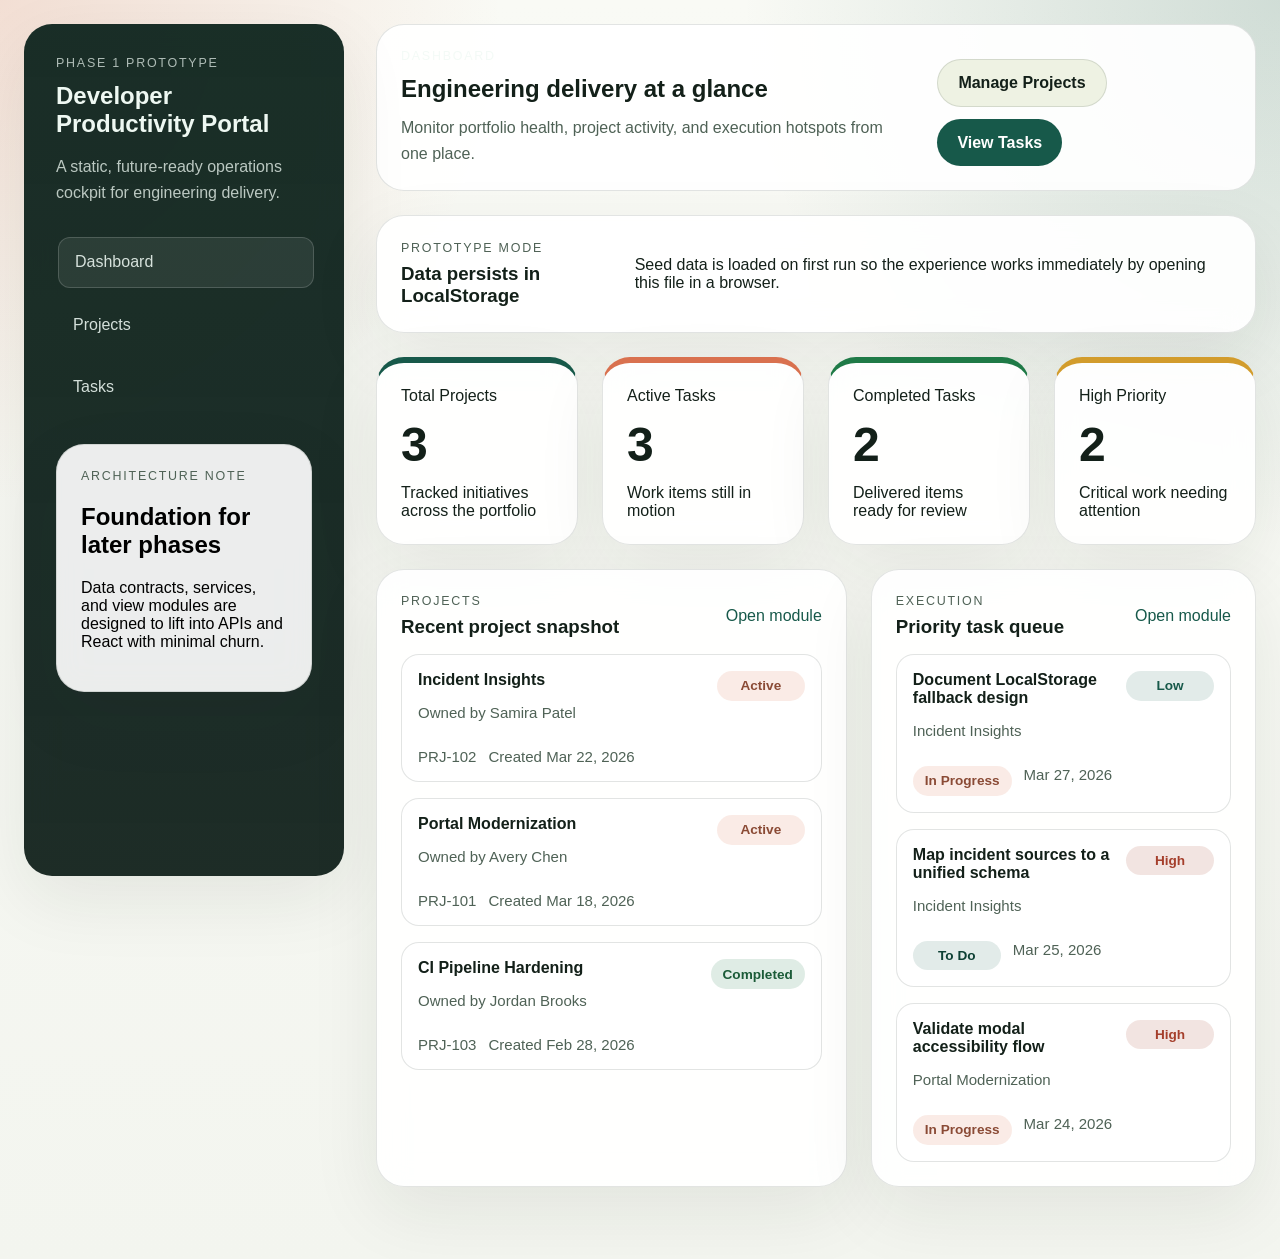
==== index.html @ b756b0fd "feat: scaffold developer productivity portal phase 1" ====
<!DOCTYPE html>
<html lang="en">
<head>
  <meta charset="UTF-8">
  <meta name="viewport" content="width=device-width, initial-scale=1.0">
  <meta name="description" content="Developer Productivity Portal dashboard for projects and tasks.">
  <title>Developer Productivity Portal | Dashboard</title>
  <link rel="stylesheet" href="./css/styles.css">
  <link rel="stylesheet" href="./css/responsive.css">
</head>
<body data-page="dashboard">
  <a class="skip-link" href="#main-content">Skip to main content</a>
  <div class="app-shell">
    <aside class="sidebar" aria-label="Primary">
      <div class="brand-block">
        <p class="eyebrow">Phase 1 Prototype</p>
        <h1>Developer Productivity Portal</h1>
        <p class="brand-copy">A static, future-ready operations cockpit for engineering delivery.</p>
      </div>
      <nav class="nav-links" aria-label="Primary navigation">
        <a href="./index.html" data-route="dashboard">Dashboard</a>
        <a href="./projects.html" data-route="projects">Projects</a>
        <a href="./tasks.html" data-route="tasks">Tasks</a>
      </nav>
      <section class="panel surface panel-compact" aria-labelledby="phase-insight-title">
        <p class="panel-label">Architecture Note</p>
        <h2 id="phase-insight-title" style="color: black;">Foundation for later phases</h2>
        <p style="color: black;">Data contracts, services, and view modules are designed to lift into APIs and React with minimal churn.</p>
      </section>
    </aside>

    <main id="main-content" class="content">
      <header class="page-header">
        <div>
          <p class="eyebrow">Dashboard</p>
          <h2>Engineering delivery at a glance</h2>
          <p class="page-copy">Monitor portfolio health, project activity, and execution hotspots from one place.</p>
        </div>
        <div class="header-actions">
          <a class="button button-secondary" href="./projects.html">Manage Projects</a>
          <a class="button" href="./tasks.html">View Tasks</a>
        </div>
      </header>

      <section class="status-banner surface" aria-live="polite">
        <div>
          <p class="panel-label">Prototype Mode</p>
          <h3>Data persists in LocalStorage</h3>
        </div>
        <p>Seed data is loaded on first run so the experience works immediately by opening this file in a browser.</p>
      </section>

      <section class="metrics-grid" aria-label="Key productivity indicators">
        <article class="metric-card surface accent-projects">
          <p>Total Projects</p>
          <strong id="total-projects">0</strong>
          <span>Tracked initiatives across the portfolio</span>
        </article>
        <article class="metric-card surface accent-active">
          <p>Active Tasks</p>
          <strong id="active-tasks">0</strong>
          <span>Work items still in motion</span>
        </article>
        <article class="metric-card surface accent-complete">
          <p>Completed Tasks</p>
          <strong id="completed-tasks">0</strong>
          <span>Delivered items ready for review</span>
        </article>
        <article class="metric-card surface accent-priority">
          <p>High Priority</p>
          <strong id="high-priority-tasks">0</strong>
          <span>Critical work needing attention</span>
        </article>
      </section>

      <section class="dashboard-grid">
        <article class="surface panel" aria-labelledby="project-snapshot-title">
          <div class="section-heading">
            <div>
              <p class="panel-label">Projects</p>
              <h3 id="project-snapshot-title">Recent project snapshot</h3>
            </div>
            <a href="./projects.html">Open module</a>
          </div>
          <div id="dashboard-project-state" class="state-message" hidden></div>
          <div id="dashboard-projects" class="list-stack" aria-live="polite"></div>
        </article>

        <article class="surface panel" aria-labelledby="task-snapshot-title">
          <div class="section-heading">
            <div>
              <p class="panel-label">Execution</p>
              <h3 id="task-snapshot-title">Priority task queue</h3>
            </div>
            <a href="./tasks.html">Open module</a>
          </div>
          <div id="dashboard-task-state" class="state-message" hidden></div>
          <div id="dashboard-tasks" class="list-stack" aria-live="polite"></div>
        </article>
      </section>
    </main>
  </div>

  <script type="module" src="./js/app.js"></script>
</body>
</html>
---- css/styles.css ----
:root {
  --bg: #f3f5ef;
  --surface: rgba(255, 255, 255, 0.92);
  --surface-strong: #ffffff;
  --surface-muted: #eef2e3;
  --text: #132019;
  --text-soft: #4f6256;
  --border: rgba(19, 32, 25, 0.12);
  --accent: #17594a;
  --accent-strong: #0d4034;
  --accent-warm: #d9714f;
  --accent-gold: #d29c2c;
  --success: #1f7a47;
  --danger: #a53f2c;
  --shadow: 0 24px 70px rgba(20, 44, 30, 0.08);
  --radius-lg: 28px;
  --radius-md: 18px;
  --radius-sm: 12px;
  --space-1: 0.5rem;
  --space-2: 0.75rem;
  --space-3: 1rem;
  --space-4: 1.5rem;
  --space-5: 2rem;
  --space-6: 3rem;
  --transition: 180ms ease;
}

*,
*::before,
*::after {
  box-sizing: border-box;
}

html {
  scroll-behavior: smooth;
}

body {
  margin: 0;
  font-family: "Segoe UI Variable", "Aptos", "Trebuchet MS", sans-serif;
  color: var(--text);
  background:
    radial-gradient(circle at top left, rgba(217, 113, 79, 0.2), transparent 28%),
    radial-gradient(circle at top right, rgba(23, 89, 74, 0.18), transparent 30%),
    linear-gradient(180deg, #f9faf5 0%, var(--bg) 100%);
  min-height: 100vh;
}

img {
  max-width: 100%;
  display: block;
}

a {
  color: var(--accent);
  text-decoration: none;
}

a:hover,
a:focus-visible {
  color: var(--accent-strong);
}

button,
input,
select {
  font: inherit;
}

button {
  cursor: pointer;
}

.skip-link,
.sr-only {
  position: absolute;
  width: 1px;
  height: 1px;
  padding: 0;
  margin: -1px;
  overflow: hidden;
  clip: rect(0, 0, 0, 0);
  white-space: nowrap;
  border: 0;
}

.skip-link:focus {
  position: fixed;
  top: 1rem;
  left: 1rem;
  width: auto;
  height: auto;
  clip: auto;
  white-space: normal;
  background: var(--surface-strong);
  color: var(--text);
  padding: 0.75rem 1rem;
  border-radius: var(--radius-sm);
  z-index: 1000;
  box-shadow: var(--shadow);
}

.app-shell {
  display: grid;
  grid-template-columns: 320px minmax(0, 1fr);
  gap: var(--space-5);
  padding: var(--space-4);
}

.sidebar,
.surface {
  backdrop-filter: blur(14px);
  box-shadow: var(--shadow);
}

.sidebar {
  position: sticky;
  top: var(--space-4);
  align-self: start;
  padding: var(--space-5);
  border-radius: var(--radius-lg);
  background: linear-gradient(180deg, rgba(16, 38, 31, 0.96), rgba(12, 28, 23, 0.93));
  color: #eef8f2;
  min-height: calc(100vh - 2 * var(--space-4));
  display: flex;
  flex-direction: column;
  gap: var(--space-5);
}

.brand-block h1,
.page-header h2,
.section-heading h3,
.modal-header h3,
.status-banner h3 {
  margin: 0;
}

.eyebrow,
.panel-label {
  text-transform: uppercase;
  letter-spacing: 0.14em;
  font-size: 0.78rem;
}

.eyebrow {
  color: rgba(238, 248, 242, 0.7);
  margin: 0 0 var(--space-2);
}

.brand-copy {
  margin: var(--space-3) 0 0;
  color: rgba(238, 248, 242, 0.76);
  line-height: 1.6;
}

.nav-links {
  display: grid;
  gap: var(--space-2);
}

.nav-links a {
  color: rgba(238, 248, 242, 0.88);
  padding: 0.95rem 1rem;
  border-radius: var(--radius-sm);
  border: 1px solid transparent;
  transition: background var(--transition), border-color var(--transition), transform var(--transition);
}

.nav-links a:hover,
.nav-links a:focus-visible,
.nav-links a.is-active {
  background: rgba(255, 255, 255, 0.08);
  border-color: rgba(255, 255, 255, 0.16);
  transform: translateX(2px);
}

.content {
  display: grid;
  gap: var(--space-4);
  align-content: start;
  padding-bottom: var(--space-6);
}

.page-header,
.status-banner,
.panel,
.metric-card {
  border: 1px solid var(--border);
  border-radius: var(--radius-lg);
}

.page-header {
  display: flex;
  justify-content: space-between;
  gap: var(--space-4);
  align-items: end;
}

.page-copy {
  color: var(--text-soft);
  max-width: 60ch;
  margin: var(--space-2) 0 0;
  line-height: 1.6;
}

.header-actions {
  display: flex;
  flex-wrap: wrap;
  gap: var(--space-2);
}

.surface,
.page-header {
  background: var(--surface);
}

.page-header,
.panel,
.status-banner,
.metric-card {
  padding: var(--space-4);
}

.panel-compact {
  padding: var(--space-4);
}

.status-banner {
  display: flex;
  justify-content: space-between;
  gap: var(--space-3);
  align-items: center;
}

.metrics-grid,
.dashboard-grid {
  display: grid;
  gap: var(--space-4);
}

.metrics-grid {
  grid-template-columns: repeat(4, minmax(0, 1fr));
}

.dashboard-grid {
  grid-template-columns: 1.1fr 0.9fr;
}

.metric-card {
  display: grid;
  gap: var(--space-2);
}

.metric-card p,
.metric-card span {
  margin: 0;
}

.metric-card strong {
  font-size: clamp(2rem, 4vw, 3rem);
}

.accent-projects { border-top: 6px solid var(--accent); }
.accent-active { border-top: 6px solid var(--accent-warm); }
.accent-complete { border-top: 6px solid var(--success); }
.accent-priority { border-top: 6px solid var(--accent-gold); }

.section-heading {
  display: flex;
  justify-content: space-between;
  gap: var(--space-3);
  align-items: center;
  margin-bottom: var(--space-3);
}

.panel-label {
  color: var(--text-soft);
  margin: 0 0 var(--space-1);
}

.button,
.button-secondary,
.icon-button {
  border: 0;
  border-radius: 999px;
  transition: transform var(--transition), background var(--transition), opacity var(--transition);
}

.button,
.button-secondary {
  padding: 0.9rem 1.25rem;
  font-weight: 700;
}

.button {
  background: var(--accent);
  color: white;
}

.button:hover,
.button:focus-visible,
.button-secondary:hover,
.button-secondary:focus-visible,
.icon-button:hover,
.icon-button:focus-visible {
  transform: translateY(-1px);
}

.button:disabled,
.button-secondary:disabled,
.icon-button:disabled {
  opacity: 0.55;
  cursor: not-allowed;
  transform: none;
}

.button-secondary {
  background: var(--surface-muted);
  color: var(--text);
  border: 1px solid var(--border);
}

.icon-button {
  width: 2.5rem;
  height: 2.5rem;
  background: var(--surface-muted);
  color: var(--text);
  font-size: 1.5rem;
}

.list-stack {
  display: grid;
  gap: var(--space-3);
}

.list-card {
  display: grid;
  gap: var(--space-2);
  padding: var(--space-3);
  background: var(--surface-strong);
  border: 1px solid var(--border);
  border-radius: var(--radius-md);
}

.list-card header {
  display: flex;
  justify-content: space-between;
  gap: var(--space-2);
  align-items: start;
}

.meta-line {
  display: flex;
  flex-wrap: wrap;
  gap: var(--space-2);
  color: var(--text-soft);
  font-size: 0.94rem;
}

.state-message,
.form-banner {
  padding: 0.95rem 1rem;
  border-radius: var(--radius-sm);
  border: 1px dashed var(--border);
  background: rgba(238, 242, 227, 0.7);
  color: var(--text-soft);
}

.form-banner {
  border-style: solid;
  background: rgba(165, 63, 44, 0.08);
  border-color: rgba(165, 63, 44, 0.25);
  color: var(--danger);
}

.table-wrapper {
  overflow-x: auto;
}

.data-table {
  width: 100%;
  border-collapse: collapse;
  min-width: 760px;
}

.data-table th,
.data-table td {
  padding: 1rem 0.8rem;
  text-align: left;
  border-bottom: 1px solid var(--border);
  vertical-align: middle;
}

.data-table th {
  color: var(--text-soft);
  font-size: 0.88rem;
  text-transform: uppercase;
  letter-spacing: 0.08em;
}

.badge {
  display: inline-flex;
  align-items: center;
  justify-content: center;
  min-width: 88px;
  padding: 0.45rem 0.75rem;
  border-radius: 999px;
  font-size: 0.85rem;
  font-weight: 700;
}

.badge-status-active,
.badge-status-in-progress {
  background: rgba(217, 113, 79, 0.14);
  color: #8a4a35;
}

.badge-status-completed,
.badge-status-done {
  background: rgba(31, 122, 71, 0.14);
  color: #1b5b38;
}

.badge-status-to-do {
  background: rgba(23, 89, 74, 0.12);
  color: var(--accent-strong);
}

.badge-priority-high {
  background: rgba(165, 63, 44, 0.14);
  color: var(--danger);
}

.badge-priority-medium {
  background: rgba(210, 156, 44, 0.18);
  color: #8a6619;
}

.badge-priority-low {
  background: rgba(23, 89, 74, 0.12);
  color: var(--accent);
}

.row-actions {
  display: flex;
  gap: var(--space-2);
  flex-wrap: wrap;
}

.text-button {
  border: 0;
  background: transparent;
  color: var(--accent);
  font-weight: 700;
  padding: 0;
}

.text-button.delete {
  color: var(--danger);
}

.filters-grid {
  display: grid;
  gap: var(--space-3);
}

.filter-row {
  display: grid;
  gap: var(--space-3);
  grid-template-columns: repeat(4, minmax(0, 1fr));
}

.field {
  display: grid;
  gap: 0.5rem;
}

.field span {
  font-weight: 700;
}

.field input,
.field select {
  width: 100%;
  padding: 0.9rem 1rem;
  border-radius: var(--radius-sm);
  border: 1px solid var(--border);
  background: var(--surface-strong);
  color: var(--text);
}

.field input:focus,
.field select:focus,
.button:focus-visible,
.button-secondary:focus-visible,
.text-button:focus-visible,
.icon-button:focus-visible,
.nav-links a:focus-visible {
  outline: 3px solid rgba(23, 89, 74, 0.25);
  outline-offset: 2px;
}

.field-error {
  min-height: 1.25rem;
  color: var(--danger);
}

.modal {
  width: min(560px, calc(100vw - 2rem));
  border: 0;
  border-radius: var(--radius-lg);
  padding: 0;
  box-shadow: var(--shadow);
}

.modal::backdrop {
  background: rgba(7, 15, 11, 0.55);
  backdrop-filter: blur(4px);
}

.modal-shell {
  display: grid;
  gap: var(--space-3);
  padding: var(--space-4);
  background: #fcfcf9;
}

.modal-header,
.modal-actions {
  display: flex;
  justify-content: space-between;
  gap: var(--space-3);
  align-items: center;
}

.modal-actions {
  justify-content: end;
}
---- css/responsive.css ----
@media (max-width: 1180px) {
  .app-shell,
  .dashboard-grid,
  .metrics-grid,
  .filter-row {
    grid-template-columns: 1fr 1fr;
  }

  .sidebar {
    position: static;
    min-height: auto;
  }
}

@media (max-width: 860px) {
  .app-shell {
    grid-template-columns: 1fr;
  }

  .page-header,
  .status-banner,
  .section-heading,
  .modal-header,
  .modal-actions {
    align-items: start;
  }

  .page-header,
  .status-banner,
  .section-heading,
  .modal-header {
    flex-direction: column;
  }

  .metrics-grid,
  .dashboard-grid,
  .filter-row {
    grid-template-columns: 1fr;
  }
}

@media (max-width: 640px) {
  :root {
    --space-4: 1.1rem;
    --space-5: 1.4rem;
    --space-6: 2rem;
  }

  .app-shell {
    padding: 0.8rem;
  }

  .sidebar,
  .page-header,
  .panel,
  .status-banner,
  .metric-card,
  .modal-shell {
    border-radius: 22px;
  }

  .header-actions,
  .row-actions,
  .modal-actions {
    width: 100%;
  }

  .header-actions > *,
  .modal-actions > *,
  .row-actions > * {
    flex: 1 1 auto;
  }
}
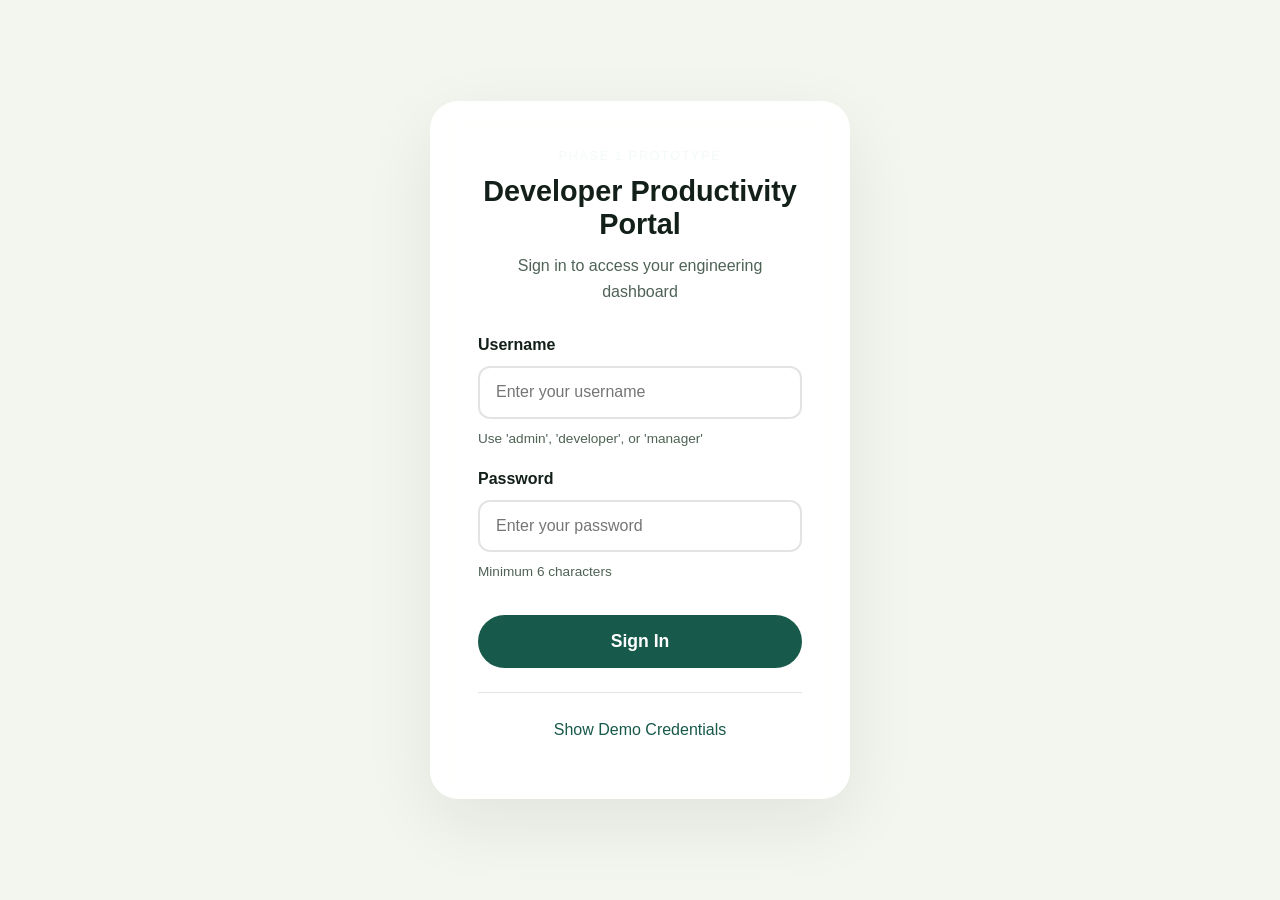
==== commit 98bf2319: "feat: add login UI with authentication - Add authService.js for authentication management - Create l" ====
--- a/index.html
+++ b/index.html
@@ -22,6 +22,14 @@
         <a href="./projects.html" data-route="projects">Projects</a>
         <a href="./tasks.html" data-route="tasks">Tasks</a>
       </nav>
+
+      <section id="user-section" class="user-section surface panel-compact" aria-labelledby="user-info-title">
+        <div id="user-info">
+          <p class="panel-label">Current User</p>
+          <h3 id="user-info-title">Loading...</h3>
+        </div>
+        <button id="logout-btn" class="button button-secondary" style="width: 100%;">Sign Out</button>
+      </section>
       <section class="panel surface panel-compact" aria-labelledby="phase-insight-title">
         <p class="panel-label">Architecture Note</p>
         <h2 id="phase-insight-title" style="color: black;">Foundation for later phases</h2>
--- a/css/styles.css
+++ b/css/styles.css
@@ -536,3 +536,196 @@
 .modal-actions {
   justify-content: end;
 }
+
+/* Login Page Styles */
+body[data-page="login"] {
+  background: var(--bg);
+  display: flex;
+  align-items: center;
+  justify-content: center;
+  min-height: 100vh;
+  padding: var(--space-4);
+}
+
+.login-container {
+  width: 100%;
+  max-width: 420px;
+}
+
+.login-card {
+  padding: var(--space-6);
+  border-radius: var(--radius-lg);
+  box-shadow: var(--shadow);
+}
+
+.login-header {
+  text-align: center;
+  margin-bottom: var(--space-5);
+}
+
+.login-header .brand-block h1 {
+  font-size: 1.8rem;
+  margin-bottom: var(--space-2);
+}
+
+.login-header .brand-copy {
+  color: var(--text-soft);
+  margin: 0;
+}
+
+.login-form-container {
+  display: grid;
+  gap: var(--space-4);
+}
+
+.login-form {
+  display: grid;
+  gap: var(--space-4);
+}
+
+.form-group {
+  display: grid;
+  gap: var(--space-2);
+}
+
+.form-label {
+  font-weight: 600;
+  color: var(--text);
+}
+
+.form-input {
+  width: 100%;
+  padding: 0.95rem 1rem;
+  border: 2px solid var(--border);
+  border-radius: var(--radius-sm);
+  background: var(--surface-strong);
+  color: var(--text);
+  font-size: 1rem;
+  transition: border-color var(--transition), box-shadow var(--transition);
+}
+
+.form-input:focus {
+  outline: none;
+  border-color: var(--accent);
+  box-shadow: 0 0 0 3px rgba(23, 89, 74, 0.1);
+}
+
+.form-input.valid {
+  border-color: var(--success);
+}
+
+.form-input.invalid {
+  border-color: var(--danger);
+}
+
+.form-help {
+  font-size: 0.85rem;
+  color: var(--text-soft);
+  margin: 0;
+}
+
+.error-message {
+  background: rgba(165, 63, 44, 0.1);
+  border: 1px solid var(--danger);
+  border-radius: var(--radius-sm);
+  padding: var(--space-3);
+  color: var(--danger);
+  font-weight: 500;
+}
+
+.error-message.hidden {
+  display: none;
+}
+
+.login-submit {
+  width: 100%;
+  padding: 1rem;
+  font-size: 1.1rem;
+  font-weight: 600;
+  margin-top: var(--space-2);
+}
+
+.login-footer {
+  text-align: center;
+  padding-top: var(--space-3);
+  border-top: 1px solid var(--border);
+}
+
+.button-link {
+  background: none;
+  border: none;
+  color: var(--accent);
+  font-weight: 500;
+  cursor: pointer;
+  padding: var(--space-2);
+  border-radius: var(--radius-sm);
+  transition: background var(--transition);
+}
+
+.button-link:hover,
+.button-link:focus {
+  background: rgba(23, 89, 74, 0.05);
+}
+
+.demo-credentials {
+  background: var(--surface-muted);
+  border: 1px solid var(--border);
+  border-radius: var(--radius-sm);
+  padding: var(--space-4);
+  margin-top: var(--space-3);
+}
+
+.demo-credentials.hidden {
+  display: none;
+}
+
+.demo-credentials h3 {
+  margin: 0 0 var(--space-3) 0;
+  font-size: 1rem;
+  color: var(--text-soft);
+}
+
+.demo-account {
+  font-family: 'Courier New', monospace;
+  font-size: 0.9rem;
+  color: var(--text);
+  margin-bottom: var(--space-2);
+}
+
+.demo-account:last-child {
+  margin-bottom: 0;
+}
+
+/* User Section Styles */
+.user-section {
+  background: linear-gradient(180deg, rgba(16, 38, 31, 0.96), rgba(12, 28, 23, 0.93));
+  color: #eef8f2;
+  border: 1px solid rgba(255, 255, 255, 0.16);
+}
+
+.user-section .panel-label {
+  color: rgba(238, 248, 242, 0.7);
+}
+
+.user-section h3 {
+  color: #eef8f2;
+  margin: var(--space-2) 0 0 0;
+}
+
+.user-section p {
+  color: rgba(238, 248, 242, 0.76);
+  margin: 0;
+}
+
+.user-section .button-secondary {
+  background: rgba(255, 255, 255, 0.08);
+  border-color: rgba(255, 255, 255, 0.16);
+  color: #eef8f2;
+  margin-top: var(--space-3);
+}
+
+.user-section .button-secondary:hover,
+.user-section .button-secondary:focus {
+  background: rgba(255, 255, 255, 0.12);
+  border-color: rgba(255, 255, 255, 0.24);
+}
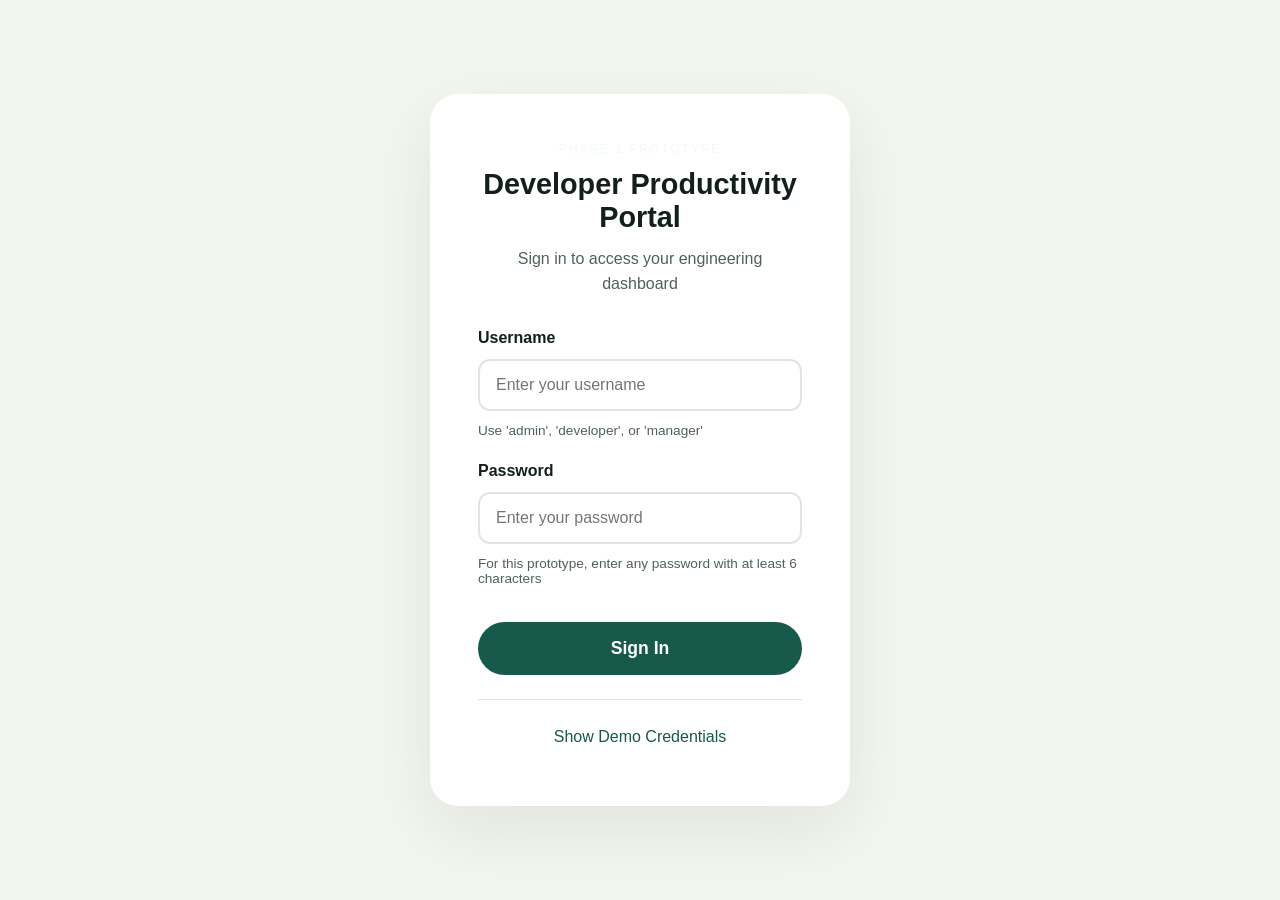
==== commit b4849471: "feat: Refined the dashboard layout with health checks" ====
--- a/index.html
+++ b/index.html
@@ -81,6 +81,36 @@
         </article>
       </section>
 
+      <section class="dashboard-overview-grid" aria-label="Dashboard overview">
+        <article class="surface panel dashboard-hero" aria-labelledby="dashboard-foundation-title">
+          <div class="section-heading">
+            <div>
+              <p class="panel-label">Landing Experience</p>
+              <h3 id="dashboard-foundation-title">Dashboard foundation for daily delivery visibility</h3>
+            </div>
+          </div>
+          <p class="page-copy">
+            This layout is designed to become the operational home for engineering teams, with room for project health,
+            workload signals, release readiness, and future role-based widgets.
+          </p>
+          <div class="dashboard-pillars" aria-label="Dashboard design principles">
+            <span class="dashboard-chip">Portfolio summary</span>
+            <span class="dashboard-chip">Execution visibility</span>
+            <span class="dashboard-chip">Scalable widget zones</span>
+          </div>
+        </article>
+
+        <article class="surface panel" aria-labelledby="dashboard-health-title">
+          <div class="section-heading">
+            <div>
+              <p class="panel-label">Health Check</p>
+              <h3 id="dashboard-health-title">Delivery status snapshot</h3>
+            </div>
+          </div>
+          <dl id="dashboard-health" class="health-list" aria-live="polite"></dl>
+        </article>
+      </section>
+
       <section class="dashboard-grid">
         <article class="surface panel" aria-labelledby="project-snapshot-title">
           <div class="section-heading">
@@ -106,6 +136,50 @@
           <div id="dashboard-tasks" class="list-stack" aria-live="polite"></div>
         </article>
       </section>
+
+      <section class="dashboard-planning-grid" aria-label="Future dashboard extension points">
+        <article class="surface panel" aria-labelledby="widget-roadmap-title">
+          <div class="section-heading">
+            <div>
+              <p class="panel-label">Future Widgets</p>
+              <h3 id="widget-roadmap-title">Planned dashboard extension points</h3>
+            </div>
+          </div>
+          <div class="extension-grid">
+            <article class="extension-card">
+              <strong>Project Health</strong>
+              <p>Status rollups, owner attention areas, and timeline risk highlights.</p>
+            </article>
+            <article class="extension-card">
+              <strong>Team Activity</strong>
+              <p>Recent changes, task throughput, and work-in-progress trends.</p>
+            </article>
+            <article class="extension-card">
+              <strong>Role Views</strong>
+              <p>Specialized dashboard modules for managers, developers, and reviewers.</p>
+            </article>
+          </div>
+        </article>
+
+        <article class="surface panel" aria-labelledby="dashboard-actions-title">
+          <div class="section-heading">
+            <div>
+              <p class="panel-label">Next Actions</p>
+              <h3 id="dashboard-actions-title">Use the dashboard as your starting point</h3>
+            </div>
+          </div>
+          <div class="action-list">
+            <a class="action-card" href="./projects.html">
+              <strong>Review project portfolio</strong>
+              <span>Open the projects module to manage scope, ownership, and delivery status.</span>
+            </a>
+            <a class="action-card" href="./tasks.html">
+              <strong>Inspect task execution</strong>
+              <span>Go to the tasks module to review work items, priority, and progress.</span>
+            </a>
+          </div>
+        </article>
+      </section>
     </main>
   </div>
 
--- a/css/styles.css
+++ b/css/styles.css
@@ -233,7 +233,9 @@
 }
 
 .metrics-grid,
-.dashboard-grid {
+.dashboard-grid,
+.dashboard-overview-grid,
+.dashboard-planning-grid {
   display: grid;
   gap: var(--space-4);
 }
@@ -242,7 +244,15 @@
   grid-template-columns: repeat(4, minmax(0, 1fr));
 }
 
+.dashboard-overview-grid {
+  grid-template-columns: 1.2fr 0.8fr;
+}
+
 .dashboard-grid {
+  grid-template-columns: 1.1fr 0.9fr;
+}
+
+.dashboard-planning-grid {
   grid-template-columns: 1.1fr 0.9fr;
 }
 
@@ -276,6 +286,90 @@
 .panel-label {
   color: var(--text-soft);
   margin: 0 0 var(--space-1);
+}
+
+.dashboard-hero {
+  gap: var(--space-3);
+}
+
+.dashboard-pillars,
+.extension-grid,
+.action-list {
+  display: grid;
+  gap: var(--space-3);
+}
+
+.dashboard-pillars {
+  grid-template-columns: repeat(3, minmax(0, 1fr));
+  margin-top: var(--space-3);
+}
+
+.dashboard-chip {
+  display: inline-flex;
+  justify-content: center;
+  padding: 0.8rem 1rem;
+  border-radius: 999px;
+  border: 1px solid var(--border);
+  background: var(--surface-strong);
+  font-weight: 700;
+  color: var(--accent-strong);
+}
+
+.health-list {
+  display: grid;
+  gap: var(--space-3);
+  margin: 0;
+}
+
+.health-item {
+  padding: var(--space-3);
+  border: 1px solid var(--border);
+  border-radius: var(--radius-md);
+  background: var(--surface-strong);
+}
+
+.health-item dt {
+  color: var(--text-soft);
+  font-size: 0.92rem;
+}
+
+.health-item dd {
+  margin: var(--space-1) 0;
+  font-size: 1.8rem;
+  font-weight: 700;
+}
+
+.health-item p,
+.extension-card p,
+.action-card span {
+  margin: 0;
+  color: var(--text-soft);
+  line-height: 1.6;
+}
+
+.extension-grid {
+  grid-template-columns: repeat(3, minmax(0, 1fr));
+}
+
+.extension-card,
+.action-card {
+  display: grid;
+  gap: var(--space-2);
+  padding: var(--space-3);
+  border: 1px solid var(--border);
+  border-radius: var(--radius-md);
+  background: var(--surface-strong);
+}
+
+.action-card {
+  transition: transform var(--transition), border-color var(--transition), box-shadow var(--transition);
+}
+
+.action-card:hover,
+.action-card:focus-visible {
+  transform: translateY(-2px);
+  border-color: rgba(23, 89, 74, 0.28);
+  box-shadow: 0 14px 35px rgba(20, 44, 30, 0.08);
 }
 
 .button,
--- a/css/responsive.css
+++ b/css/responsive.css
@@ -1,7 +1,11 @@
 @media (max-width: 1180px) {
   .app-shell,
   .dashboard-grid,
+  .dashboard-overview-grid,
+  .dashboard-planning-grid,
   .metrics-grid,
+  .dashboard-pillars,
+  .extension-grid,
   .filter-row {
     grid-template-columns: 1fr 1fr;
   }
@@ -34,6 +38,10 @@
 
   .metrics-grid,
   .dashboard-grid,
+  .dashboard-overview-grid,
+  .dashboard-planning-grid,
+  .dashboard-pillars,
+  .extension-grid,
   .filter-row {
     grid-template-columns: 1fr;
   }
